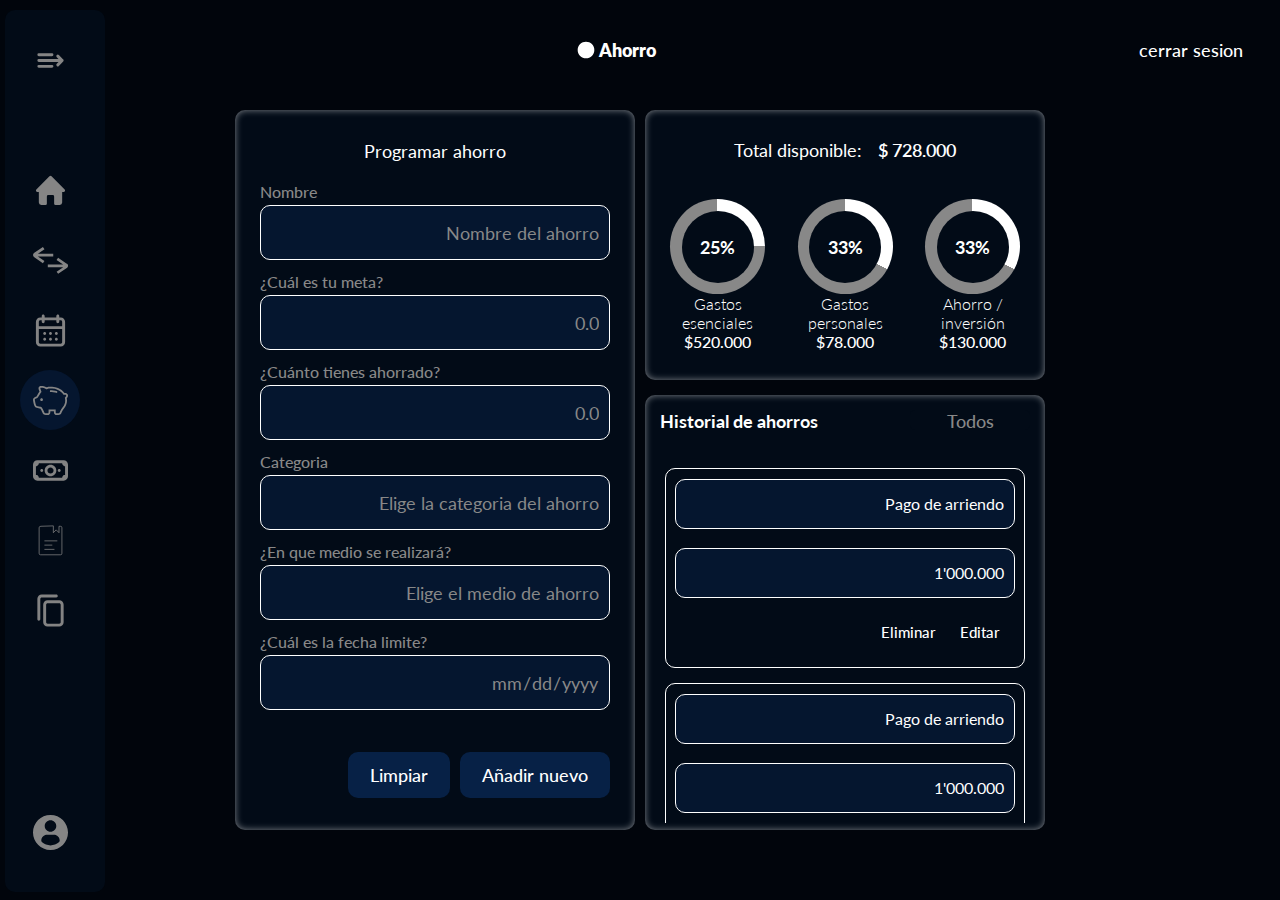
==== Aplicacion-privada/html/ahorros-programados.html @ 95a4dfe0 "maquetacion basica responsiva app publica y privada" ====
<!DOCTYPE html>
<html lang="en">
<head>
    <meta charset="UTF-8">
    <meta name="viewport" content="width=device-width, initial-scale=1.0">
    <title>Ahorro programado</title>
    <link rel="preconnect" href="https://fonts.googleapis.com">
    <link rel="preconnect" href="https://fonts.gstatic.com" crossorigin>
    <link href="https://fonts.googleapis.com/css2?family=Lato:ital,wght@0,100;0,300;0,400;0,700;0,900;1,100;1,300;1,400;1,700;1,900&family=Noto+Sans+JP:wght@100&family=Roboto+Condensed:wght@100&display=swap" rel="stylesheet">
    <link rel="stylesheet" href="../css/estilos-finance-focus.css">
</head>
<body>

    <header class="header-aplicacion">
        <div class="header-aplicacion__abrir-menu">
            <div class="boton-cerrar-abrir-menu">
                <div class="boton-cerrar-abrir-menu__circulo-indicador">
                    <img 
                        class="boton-cerrar-abrir-menu__icono"
                        src="../iconos/barra-navegacion/1-icono-barra-navegacion-menu.svg" 
                        alt="icono de apertura y cierre del menú"
                    >
                </div>    
            </div>
        </div>

        <div class="header-aplicacion__titulo-icono">
            <img 
                class="header-aplicacion__imagen" 
                src="../iconos/encabezado/1-logo-header.svg" 
                alt="icono del titulo"
            >
            <span class="header-aplicacion__titulo">Ahorro</span>
        </div>
        
        <a class="enlace-boton" href="../../index.html">
            <button class="boton-transparente boton-transparente--salir-icono">
                <img class="boton-transparente__icono" src="../iconos/encabezado/2-cerrar-sesion.svg"
                    alt="icono de cerrar de sesión">
            </button>

            <button class="boton-transparente boton-transparente--salir">
                cerrar sesion
            </button>
        </a>

    </header>

    <div class="barra-lateral-minimizada">
        <div class="barra-lateral__boton-cerrar-abrir">
            <div class="barra-lateral__circulo-indicador">
                <img 
                    class="barra-lateral__icono  barra-lateral__icono--menu"
                    src="../iconos/barra-navegacion/1-icono-barra-navegacion-menu.svg" 
                    alt="icono de apertura y cierre del menú"
                >
            </div>    
            <span class="barra-lateral__texto--oculto">Cerrar</span>
        </div>
        <nav class="barra-lateral__navegacion barra-lateral__navegacion--central">
            <ul class="barra-lateral__elementos-navegacion">
                <li class="barra-lateral__elemento-navegacion">
                    <a class="barra-lateral__enlace" href="inicio.html">
                        <div class="barra-lateral__circulo-indicador ">
                            <img 
                                class="barra-lateral__icono" 
                                src="../iconos/barra-navegacion/2-icono-barra-navegacion-inicio.svg" 
                                alt="icono de inicio"
                            >
                        </div>
                        <span class="barra-lateral__texto--oculto">Inicio</span>
                    </a>
                </li>
                <li class="barra-lateral__elemento-navegacion">
                    <a class="barra-lateral__enlace" href="movimientos.html">
                        <div class="barra-lateral__circulo-indicador ">
                            <img 
                                class="barra-lateral__icono" 
                                src="../iconos/barra-navegacion/3-icono-barra-navegacion-movimientos.svg" 
                                alt="icono de Movimientos"
                            >
                        </div>
                        <span class="barra-lateral__texto--oculto">Movimientos</span>
                    </a>
                </li>
                <li class="barra-lateral__elemento-navegacion">
                    <a class="barra-lateral__enlace" href="movimientos-programados.html">
                        <div class="barra-lateral__circulo-indicador ">
                            <img 
                                class="barra-lateral__icono" 
                                src="../iconos/barra-navegacion/4-icono-barra-navegacion-movimientos-programados.svg" 
                                alt="icono de Movimientos programados"
                            >
                        </div>
                        <span class="barra-lateral__texto--oculto  barra-lateral__texto--wrap">Movimientos programados</span>
                    </a>
                </li>
                <li class="barra-lateral__elemento-navegacion">
                    <a class="barra-lateral__enlace" href="#">
                        <div class="barra-lateral__circulo-indicador  barra-lateral__circulo-indicador--activo">
                            <img 
                                class="barra-lateral__icono" 
                                src="../iconos/barra-navegacion/5-icono-barra-navegacion-ahorro-programado.svg" 
                                alt="icono de ahorro programado"
                            >
                        </div>
                        <span class="barra-lateral__texto--oculto  barra-lateral__texto--wrap">Ahorro programado</span>
                    </a>
                </li>
                <li class="barra-lateral__elemento-navegacion">
                    <a class="barra-lateral__enlace" href="medios.html">
                        <div class="barra-lateral__circulo-indicador ">
                            <img 
                                class="barra-lateral__icono" 
                                src="../iconos/barra-navegacion/6-icono-barra-navegacion-mi-dinero.svg" 
                                alt="icono de Mis medios de pago"
                            >
                        </div>
                        <span class="barra-lateral__texto--oculto">Medios de pago</span>
                    </a>
                </li>
                <li class="barra-lateral__elemento-navegacion">
                    <a class="barra-lateral__enlace" href="">
                        <div class="barra-lateral__circulo-indicador ">
                            <img 
                                class="barra-lateral__icono" 
                                src="../iconos/barra-navegacion/7-icono-barra-navegacion-asesorate.svg" 
                                alt="icono de asesorate"
                            >
                        </div>
                        <span class="barra-lateral__texto--oculto">Asesorate</span>
                    </a>
                </li>
                <li class="barra-lateral__elemento-navegacion">
                    <a class="barra-lateral__enlace" href="plantillas.html">
                        <div class="barra-lateral__circulo-indicador ">
                            <img 
                                class="barra-lateral__icono" 
                                src="../iconos/barra-navegacion/8-icono-barra-navegacion-plantillas.svg" 
                                alt="icono de plantillas"
                            >
                        </div>
                        <span class="barra-lateral__texto--oculto">Plantillas</span>
                    </a>
                </li>
            </ul>
        </nav>
        <nav class="barra-lateral__navegacion">
            <ul class="barra-lateral__elementos-navegacion">
                <li class="barra-lateral__elemento-navegacion">
                    <a class="barra-lateral__enlace" href="">
                        <div class="barra-lateral__circulo-indicador">
                            <img 
                                class="barra-lateral__icono" 
                                src="../iconos/barra-navegacion/9-icono-barra-navegacion-perfil.svg" 
                                alt="icono de Mi perfil"
                            >
                        </div>
                        <span class="barra-lateral__texto--oculto">Mi perfil</span>
                    </a>
                </li>
            </ul>
        </nav>
    </div>

    <main class="acciones-aplicacion">
        <div class="contenedor">
            <form action="" class="formulario-aplicacion  formulario-aplicacion--ahorro-programado">
                <legend class="formulario-aplicacion__titulo">Programar ahorro</legend>
    
                <label for="nombre">Nombre</label>
                <input 
                    class="formulario-aplicacion__input" 
                    name="nombre" 
                    id="nombre" 
                    type="text" 
                    placeholder="Nombre del ahorro"
                >
    
                <label for="meta">¿Cuál es tu meta?</label>
                <input 
                    class="formulario-aplicacion__input  formulario-aplicacion__input--cantidad" 
                    name="meta" 
                    id="meta" 
                    type="number" 
                    placeholder="0.0"
                >

                <label for="ahorrado">¿Cuánto tienes ahorrado?</label>
                <input 
                    class="formulario-aplicacion__input  formulario-aplicacion__input--cantidad" 
                    name="ahorrado"
                    id="ahorrado" 
                    type="number" 
                    placeholder="0.0"
                >
    
                <label for="categoria">Categoria</label>
                <select class="formulario-aplicacion__input  formulario-aplicacion__input--select  --select2" name="categoria" id="categoria">
                    <option value="" disabled selected  hidden>Elige la categoria del ahorro</option>
                    <option value="alimentacion">Alimentación</option>
                    <option value="educacion">Educacion</option>
                    <option value="ocio">Ocio</option>
                </select>
    
                <label for="medio">¿En que medio se realizará?</label>
                <select class="formulario-aplicacion__input  formulario-aplicacion__input--select  --select3" name="medio" id="medio">
                    <option value="" disabled selected  hidden>Elige el medio de ahorro</option>
                    <option value="Bancolombia">Bancolombia ahorro</option>
                    <option value="Davivienda">Davivienda ahorro</option>
                </select>
    
                <label for="fecha">¿Cuál es la fecha limite?</label>
                <input 
                    class="formulario-aplicacion__input formulario-aplicacion__input--fecha" 
                    name="fecha" 
                    id="fecha" 
                    type="date"
                >
    
                <div class="formulario-aplicacion__botones">
                    <button class="boton-normal" type="reset">
                        Limpiar
                    </button>
                    <button class="boton-normal" type="submit">
                        Añadir nuevo
                    </button>
                </div>
    
            </form>
    
            <div class="acciones-aplicacion__derecho">
                <div class="porcentajes">
                    <div class="porcentajes__titulos">
                        <span class="porcentajes__titulo">Total disponible: </span>
                        <span class="porcentajes__titulo  porcentajes__titulo--valor"><span class="span_transparente">__</span>$ 728.000</span>
                    </div>
                    <div class="porcentaje">
                        <div class="porcentaje__progreso-circular  porcentaje__progreso-circular1">
                            <span class="progreso-circular__valor  progreso-circular__valor1">0%</span>
                        </div>
    
                        <span class="porcentaje__texto">Gastos esenciales</span>
                        <span class="porcentaje__texto  porcentaje__texto--valor">$520.000</span>
                    </div>
                    <div class="porcentaje">
                        <div class="porcentaje__progreso-circular  porcentaje__progreso-circular2">
                            <span class="progreso-circular__valor  progreso-circular__valor2">0%</span>
                        </div>
    
                        <span class="porcentaje__texto">Gastos personales</span>
                        <span class="porcentaje__texto  porcentaje__texto--valor">$78.000</span>
                    </div>
                    <div class="porcentaje">
                        <div class="porcentaje__progreso-circular  porcentaje__progreso-circular3">
                            <span class="progreso-circular__valor  progreso-circular__valor3">0%</span>
                        </div>
    
                        <span class="porcentaje__texto">Ahorro / inversión</span>
                        <span class="porcentaje__texto  porcentaje__texto--valor">$130.000</span>
                    </div>
                </div>

                <div class="historico">
                    <div class="historico-encabezado">
                        <h4 class="historico-titulo">Historial de ahorros</h4>
                        <select class="seleccion-mes --select4" name="selecion-mes" id="selecion-mes">
                            <option value="todos" selected>Todos</option>
                            <option value="incumplidos">Sin cumplir</option>
                            <option value="terminados">Terminados</option>
                        </select>
                    </div>

                    <div class="historico-movimientos">
                        <div class="historico-individual">
                            <div class="historico-individual__texto">Pago de arriendo</div>
                            <div class="historico-individual__texto">1'000.000</div>
                            <div class="botones">
                                <button class="boton-transparente boton-transparente--rechazar boton--pequeño">Eliminar</button>
                                <button class="boton-transparente boton-transparente--neutro boton--pequeño">Editar</button>
                            </div>
                        </div>
                        <div class="historico-individual">
                            <div class="historico-individual__texto">Pago de arriendo</div>
                            <div class="historico-individual__texto">1'000.000</div>
                            <div class="botones">
                                <button class="boton-transparente boton-transparente--rechazar boton--pequeño">Eliminar</button>
                                <button class="boton-transparente boton-transparente--neutro boton--pequeño">Editar</button>
                            </div>
                        </div>
                        <div class="historico-individual">
                            <div class="historico-individual__texto">Pago de arriendo</div>
                            <div class="historico-individual__texto">1'000.000</div>
                            <div class="botones">
                                <button class="boton-transparente boton-transparente--rechazar boton--pequeño">Eliminar</button>
                                <button class="boton-transparente boton-transparente--neutro boton--pequeño">Editar</button>
                            </div>
                        </div>
                        <div class="historico-individual">
                            <div class="historico-individual__texto">Pago de arriendo</div>
                            <div class="historico-individual__texto">1'000.000</div>
                            <div class="botones">
                                <button class="boton-transparente boton-transparente--rechazar boton--pequeño">Eliminar</button>
                                <button class="boton-transparente boton-transparente--neutro boton--pequeño">Editar</button>
                            </div>
                        </div>
                    </div>
                </div>

            </div>
        </div>
    </main>

    <script src="../javascript/script-barra-navegacion.js"></script>
    <script src="../javascript/script-acciones-aplicacion-ahorros.js"></script>
    <script src="../javascript/script-porcentajes-ahorros.js"></script>
</body>
</html>
---- Aplicacion-privada/css/estilos-finance-focus.css ----
/* Estilos universales */
* {
    padding: 0;
    margin: 0;
    box-sizing: border-box;
    font-family: "Lato", sans-serif;
}

:root {
    
    --Color-Primario-500: #072146;
    --color-primario-700: #05162F;
    --color-primario-900: #020B17;
    --color-primario-1000: #01050C;

    --color-tenue: #888888;

    --color-boton-aceptar-hover: rgba(8, 216, 90, 0.50);
    --color-boton-aceptar-activo: rgba(8, 216, 90, 0.70);
    --color-boton-rechazar-hover: rgba(225, 26, 41, 0.50);
    --color-boton-rechazar-activo: rgba(225, 26, 41, 0.70);
    --color-boton-neutral-hover: #636363;
    --color-boton-neutral-activo: #373737;

}

body {
    height: 98vh;
    width: 100%;
    background-color: var(--color-primario-1000);
    min-width: 300px;
    display: flex;
    align-items: center;
    justify-content: center;
}


/*                               Estilos de la barra de navegación                                 */

/* Estilos del boton menu individual */
.boton-cerrar-abrir-menu {
    position: fixed;
    display: none;
    justify-content: center;
    align-items: center;
    cursor: pointer;
    left: 20px;
    top: 20px;
    z-index: 50;
}

.boton-cerrar-abrir-menu__circulo-indicador {
    width: 45px;
    height: 45px;
    padding: 30px;
    border-radius: 10px;
    display: flex;
    align-items: center;
    justify-content: center;
    transition: background-color 0.5s ease;
}

.boton-cerrar-abrir-menu__icono {
    width: 35px;
    height: 35px;
    filter: invert(100%) sepia(0%) saturate(7480%) hue-rotate(355deg) brightness(106%) contrast(97%);
}

.boton-cerrar-abrir-menu:hover {
    .boton-cerrar-abrir-menu__circulo-indicador {
        background-color: var(--color-primario-700);
    }
}



/* Estilos de la barra lateral */
.barra-lateral-minimizada  {
    position: fixed;
    top: 10px;
    left: 5px;
    width: 100px;
    height: 98%;
    overflow: hidden;
    padding: 20px 15px;
    background-color: var(--color-primario-900);
    border-radius: 10px;
    display: flex;
    flex-direction: column;
    transition: left 0.5s ease-in-out, width 0.5s ease;
    justify-content: space-evenly;
    z-index: 100;
}

.barra-lateral {
    width: 280px;
    box-shadow: 0px 0px 8px 0px rgba(255, 255, 255, 0.50) inset;
}



/* Estilos para el boton cerrar abrir */
.barra-lateral__boton-cerrar-abrir {
    display: flex;
    align-items: center;
    justify-content: left;
    cursor: pointer;
}

.barra-lateral__icono--menu-abierto {
    transform: rotate(-180deg);
    transition: transform 0.5s ease;
}

.barra-lateral__icono--menu-cerrado {
    transform: rotate(0deg);
    transition: transform 0.5s ease;
}

.barra-lateral__boton-cerrar-abrir:hover {
    .barra-lateral__circulo-indicador {
        background-color: var(--color-primario-700);
    }
}



/* Estilos para los enlaces */
.barra-lateral__enlace {
    text-decoration: none;
    color: black;
    display: flex;
    align-items: center;
    justify-content: left;
}



/* Estilos del circulo inidicador */
.barra-lateral__circulo-indicador {
    width: 45px;
    height: 45px;
    padding: 30px;
    border-radius: 50%;
    display: flex;
    align-items: center;
    justify-content: center;
    transition: background-color 0.5s ease;
}


.barra-lateral__circulo-indicador--activo {
    background-color: var(--color-primario-700);
}


/* Estilos de los iconos */
.barra-lateral__icono {
    width: 35px;
    height: 35px;
    filter: invert(62%) sepia(0%) saturate(5222%) hue-rotate(53deg) brightness(85%) contrast(87%);
}



/* Estilos de los elementos */
.barra-lateral__elemento-navegacion {
    list-style: none;
    margin-bottom: 10px;
}

.barra-lateral__elemento-navegacion:hover {
    .barra-lateral__circulo-indicador {
        background-color: var(--color-primario-700);
    }
}


/* Estilos de la navegación central */
.barra-lateral__navegacion--central {
    margin-top: 70px;
    margin-bottom: 70px;
    height: 100%;
    min-height: 100px;
    overflow-y: scroll;
    overflow-x: hidden;
}

.barra-lateral__navegacion--central::-webkit-scrollbar {
    width: 2px;
}

.barra-lateral__navegacion--central::-webkit-scrollbar-thumb {
    background-color: var(--color-tenue);
}

.barra-lateral__navegacion--central::-webkit-scrollbar-thumb:hover {
    background-color: black;
}



/* Estilos de los textos */
.barra-lateral__texto--oculto {
    padding-left: 15px;
    white-space: nowrap;
    opacity: 0;
    width: 0;
    text-align: left;
    color: var(--color-tenue);
    font-size: 20px;
    transition: opacity 0.5s ease, with 0.5s ease;
}

.barra-lateral__texto {
    opacity: 1;
    width: 100%;
}

.barra-lateral__texto--wrap {
    white-space: wrap;
}



/*                               Estilos del header de la aplicación                                 */
.header-aplicacion {
    padding-left: 15px;
    padding-right: 15px;
    background-color: var(--color-primario-1000);
    height: 100px;
    width: 100%;
    display: flex;
    align-items: center;
    justify-content: space-between;
    position: fixed;
    z-index: 50;
    top: 0;
}

.header-aplicacion__abrir-menu {
    width: 100px;
    height: 10px;
}

.header-aplicacion__titulo-icono {
    display: flex;
    align-items: center;
    animation-name: slideTitulo;
    animation-duration: 0.8s;
    animation-timing-function: ease-out;
}

.header-aplicacion__titulo {
    color: white;
    font-size: 18px;
    font-weight: 800;
    margin-left: 3px;
}

@keyframes slideTitulo {
    from {
        margin-bottom: 150px;
    } to {
        margin-bottom: 0px;
    }
}


/*                               Estilos de los botones de la aplicación                                 */
.boton-transparente {
    padding: 10px 20px;
    border-radius: 10px;
    font-size: 18px;
    font-weight: 500;
    background-color: transparent;
    color: white;
    border-color: transparent;
    cursor: pointer;
    transition: background-color 0.5s ease;
    display: flex;
    align-items: center;
    justify-content: center;
}

.enlace-boton {
    text-decoration: none;
}

.boton-transparente:hover { 
    background-color: var(--color-boton-neutral-hover)
}

.boton-transparente:active {
    background-color:  var(--color-boton-neutral-activo)
}

.boton-transparente--rechazar:hover { 
    background-color: var(--color-boton-rechazar-hover)
}

.boton-transparente--rechazar:active {
    background-color:  var(--color-boton-rechazar-activo)
}

.boton-transparente--aceptar:hover { 
    background-color: var(--color-boton-aceptar-hover)
}

.boton-transparente--aceptar:active {
    background-color:  var(--color-boton-aceptar-activo)
}

.boton-transparente--neutro:hover { 
    background-color: var(--Color-Primario-500)
}

.boton-transparente--neutro:active {
    background-color:  var(--color-primario-700)
}

.boton-transparente__icono {
    width: 35px;
    height: 35px;
}

.boton-transparente--salir-icono {
    padding: 5px 5px;
    display: none;
}

.boton--pequeño {
    padding: 5px 10px;
    border-radius: 7px;
    font-size: 15px;
    font-weight: 500;
    cursor: pointer;
}

.boton-normal {
    padding: 10px 20px;
    border-radius: 10px;
    font-size: 18px;
    font-weight: 500;
    background-color: var(--Color-Primario-500);
    color: white;
    border-color: transparent;
    cursor: pointer;
    display: flex;
    align-items: center;
    justify-content: center;
    transition: background-color 0.5s ease;
    margin-right: 10px;
}

.boton-normal:hover {
    background-color: var(--color-primario-700);
} 

.boton-normal:active {
    background-color:  var(--color-primario-900)
}



/*                               Estilos para la parte central de la aplicación                                 */

/* Estilos para el main */
.acciones-aplicacion{
    height: 100%;
}


.contenedor {
    margin-top: 110px;
    display: flex;
    flex-wrap: wrap;
    align-items: center;
    justify-content: center;
}

.contenedor__porcentajes {
    height: 100%;
    display: flex;
    flex-wrap: wrap;
    flex-direction: column;
    margin-right: 15px;
    align-self: flex-start;
    align-items: center;
    justify-content: center;
}


/* Estilos para el formulario */
.formulario-aplicacion {
    width: 400px;
    height: 720px;
    display: flex;
    flex-direction: column;
    margin-right: 10px;
    border-radius: 10px;
    margin-bottom: 20px;
    background-color: var(--color-primario-900);
    box-shadow: 0px 0px 7px 0px rgba(255, 255, 255, 0.50) inset;
}

.formulario-aplicacion--medios-pago {
    height: 550px;
    align-self: flex-start;
}

.formulario-aplicacion--categorias {
    height: 380px;
}



/* Estilos para el titulo del formulario */
.formulario-aplicacion__titulo {
    color: white;
    font-size: 18px;
    margin-bottom: 10px;
    text-align: center;
    margin-top: 30px;
}



/* Estilos para el label de la aplicacion */
label {
    color: var(--color-tenue);
    margin: 10px 25px 2px 25px;
    font-size: 16px;
    font-weight: 500;
}



/* Estilos para los input del formulario */
.formulario-aplicacion__input {
    width: 350px;
    height: 55px;
    border-radius: 10px;
    margin: 2px auto;
    border: 1px solid white;
    display: flex;
    align-items: center;
    justify-content: end;
    padding-right: 10px;
    background-color: var(--color-primario-700);
    color: white;
    font-size: 18px;
    text-align: right;
}

.formulario-aplicacion__input::placeholder {
    color: var(--color-tenue);
    font-family:  "Lato", sans-serif;
}

.formulario-aplicacion__input--select {
    appearance: none;
    -webkit-appearance: none;
    -moz-appearance: none;
    background-image: none;
    padding: 10px;
    color: var(--color-tenue);
    cursor: pointer;
}

.seleccion-mes {
    color: var(--color-tenue);
    font-size: 18px;
    font-family: "Lato", sans-serif;
    font-weight: 500;
    background-color: var(--color-primario-900);
    border: none;
    text-align: center;
    appearance: none;
    -webkit-appearance: none;
    -moz-appearance: none;
    background-image: none;
    width: 120px;
    border-radius: 5px;
    display: flex;
    cursor: pointer;
}

.eligio {
    color: white;
}

.formulario-aplicacion__input--fecha {
    position: relative;
    color: var(--color-tenue);
}

input[type="date"]::-webkit-calendar-picker-indicator {
    background: transparent;
    cursor: pointer;
    opacity: 0;
    position: absolute;
    width: 100%;
    height: 100%;
    top: 0;
    left: 0;
}

input[type="number"]::-webkit-inner-spin-button,
input[type="number"]::-webkit-outer-spin-button {
    -webkit-appearance: none;
}


.formulario-aplicacion__botones {
    width: 100%;
    display: flex;
    align-items: center;
    justify-content: end;
    margin-top: 40px;
    padding-right: 15px;
}


/*Estilos para el contenido derecho de la aplicación (formularios e historico)*/
.acciones-aplicacion__derecho {
    display: flex;
    flex-direction: column;
    align-items: center;
    justify-content: center;
    margin-bottom: 20px;
}

/* Estilos para los porcentajes */
.porcentajes {
    margin-bottom: 15px;
    box-shadow: 0px 0px 7px 0px rgba(255, 255, 255, 0.50) inset;
    width: 400px;
    height: 270px;
    border-radius: 10px;    
    display: flex;
    align-items: center;
    justify-content: space-evenly;
    background-color: var(--color-primario-900);
    flex-wrap: wrap
}

.porcentajes--grande {
    height: 450px;
}

.porcentajes--desactivados {
    background-color: transparent;
}

.porcentajes--desactivados .porcentajes__titulos {
    color: var(--color-tenue)
}

.porcentaje {
    display: flex;
    width: 110px;
    padding: 20px;
    background-color: transparent;
    flex-direction: column;
    justify-content: center;
    align-items: center;
}

.porcentaje__progreso-circular {
    position: relative;
    width: 95px;
    height: 95px;
    border-radius: 50%;
    background: conic-gradient(white 3.6deg, var(--color-tenue) 0deg);
    display: flex;
    align-items: center;
    justify-content: center;
}

.porcentaje--desactivado .porcentaje__progreso-circular {
    background: conic-gradient(white 0deg, var(--color-tenue) 0deg);
}

.porcentaje--desactivado .porcentaje__texto {
    color: var(--color-tenue)
}

.porcentaje--desactivado .progreso-circular__valor{
    color: var(--color-tenue);
}

.porcentaje--desactivado .porcentaje__progreso-circular::before {
    background-color: var(--color-primario-1000);
}

.porcentaje__progreso-circular::before {
    content: "";
    position: absolute;
    height: 72px;
    width: 72px;
    border-radius: 50%;
    background-color: var(--color-primario-900);
}

.progreso-circular__valor {
    position: relative;
    font-size: 18px;
    font-weight: 700;
    color: white;
}

.porcentaje__texto {
    font-size: 16px;
    font-weight: 300;
    color: white;
    text-align: center;
}

.porcentaje__texto--valor {
    font-weight: 500;
}

.porcentajes__titulos {
    display: flex;
    align-items: center;
    justify-content: center;
    width: 100%;
    margin-top: 20px;
    margin-bottom: 0px;
    font-size: 18px;
    color: white;
}

.porcentajes__titulo--valor {
    font-weight: 550;
}

.span_transparente {
    color: transparent;
}



/* Estilos para el historico */
.historico {
    box-shadow: 0px 0px 7px 0px rgba(255, 255, 255, 0.50) inset;
    width: 400px;
    height: 435px;
    border-radius: 10px;
    background-color: var(--color-primario-900);
    display: flex;
    flex-wrap: wrap;
    justify-content: center;
}

.historico--programados {
    height: 720px;
}

.historico--medios {
    height: 550px;
    align-self: flex-start;
}

.historico--categorias {
    height: 335px;
}

.historico-encabezado {
    width: 100%;
    display: flex;
    justify-content: space-between;
    padding: 15px;
    height: 50px;

}

.historico-encabezado--un-elemento {
    justify-content: center;
    align-items: center;
    padding-top: 30px;
}

.historico-titulo {
    font-size: 18px;
    color: white;
}

.historico-movimientos {
    overflow-y: scroll;
    width: 400px;
    height: 370px;
    display: flex;
    justify-content: center;
    flex-wrap: wrap;  
}

.historico-movimientos--medios {
    height: 480px;
}

.historico-movimientos--programados {
    height: 640px;
}

.historico-movimientos--categorias {
    height: 270px;
}

.historico-movimientos::-webkit-scrollbar {
    width: 5px;
}

.historico-movimientos::-webkit-scrollbar-thumb {
    background-color: var(--color-tenue);
    border-radius: 5px;
}

.historico-movimientos::-webkit-scrollbar-thumb:hover {
    background-color: var(--color-primario-1000);
}

.historico-individual {
    width: 360px;
    height: 200px;
    border: 1px solid white;
    border-radius: 10px;
    display: flex;
    flex-wrap: wrap;
    justify-content: center;
    margin-top: 15px;
}

.historico-individual__texto {
    width: 340px;
    height: 50px;
    border-radius: 10px;
    border: 1px solid white;
    display: flex;
    align-items: center;
    justify-content: end;
    padding-right: 10px;
    background-color: var(--color-primario-700);
    color: white;
    font-size: 16px;
    text-align: right;
    margin-top: 10px;
}

.botones {
    width: 100%;
    height: 50px;
    display: flex;
    justify-content: right;
    padding-top: 5px;
    padding-bottom: 5px;
    padding-right: 12px;
}







/* Estilos para la responsividad */
@media (height <= 600px) {
    .barra-lateral__navegacion--central {
        margin-top: 10px;
        margin-bottom: 10px;
    }
}

@media only screen and (min-width: 0px) and (max-width: 655px) {

    .formulario-aplicacion {
        margin-right: 0px;
    }



    .acciones-aplicacion__derecho {
        margin-top: 15px;
    }

    .contenedor__porcentajes {
        margin-right: 0px;
        width: 100%;
    }

    .historico{
        width: 100%;
    }

}

@media (width <= 1100px) {
    .boton-cerrar-abrir-menu {
        display: flex;
    }

    .barra-lateral-minimizada {
        left: -500px;
    }

    .barra-lateral-minimizada--abierta {
        left: 5px;
    }

    .boton-transparente--salir {
        display: none;
    }

    .header-aplicacion__abrir-menu {
        width: 60px;
        height: 60px;
    }

    .boton-transparente--salir-icono {
        display: flex;
    }

    .boton-normal {
        padding: 7px 15px;
        border-radius: 10px;
        border-radius: 8px;
        font-size: 15px;
        font-weight: 500;
    }




    /* Estilos para el formulario */
    .formulario-aplicacion {
        width: 320px;
        height: 650px;
    }

    .formulario-aplicacion--medios-pago {
        height: 500px;
        align-self: flex-start;
    }

    .formulario-aplicacion--categorias {
        height: 330px;
    }


    /* Estilos para el label de la aplicacion */
    label {
        font-size: 15px;
    }


    /* Estilos para los input del formulario */
    .formulario-aplicacion__input {
        width: 270px;
        height: 45px;
        border-radius: 7px;
        font-size: 15px;
    }

    .formulario-aplicacion__input::placeholder {
        font-size: 15px;
    }


    .formulario-aplicacion__botones {
        width: 100%;
        margin-top: 40px;
        padding-right: 15px;
    }


    /* Estilos para los porcentajes */
    .porcentajes {
        margin-bottom: 15px;
        width: 320px;
        height: 235px;
    }

    .porcentaje {
        width: 90px;
    }

    .porcentaje__progreso-circular {
        width: 85px;
        height: 85px;
    }

    .porcentaje__progreso-circular::before {
        height: 65px;
        width: 65px;
    }

    .progreso-circular__valor {
        font-size: 15px;
        font-weight: 700;
    }

    .porcentaje__texto {
        font-size: 15px;
        font-weight: 300;
    }

    .porcentaje__texto--valor {
        font-weight: 500;
    }

    .porcentajes__titulos {
        font-size: 15px;
    }

    .porcentajes--grande {
        height: 400px;
    }


    /* Estilos para el historico */
    .historico {
        width: 320px;
        height: 400px;
    }

    .historico--programados {
        height: 650px;
    }

    .historico--medios {
        height: 500px;
    }

    .historico--categorias {
        height: 300px;
    }

    .historico-titulo {
        font-size: 15px;
    }

    .historico-movimientos {
        width: 320px;
        height: 335px;
    }

    .historico-movimientos--programados {
        width: 320px;
        height: 570px;
    }

    .historico-movimientos--medios {
        height: 440px;
    }

    .historico-movimientos--categorias {
        height: 240px;
    }

    .historico-individual {
        width: 290px;
        height: 180px;
        border-radius: 10px;
    }

    .historico-individual__texto {
        width: 270px;
        height: 45px;
        border-radius: 7px;
        padding-right: 10px;
        font-size: 15px;
        margin-top: 10px;
    }

    .botones {
        width: 100%;
        height: 50px;
        padding-top: 5px;
        padding-bottom: 5px;
        padding-right: 10px;
    }


    .seleccion-mes {
        font-size: 15px;
        width: 100px;
    }

}
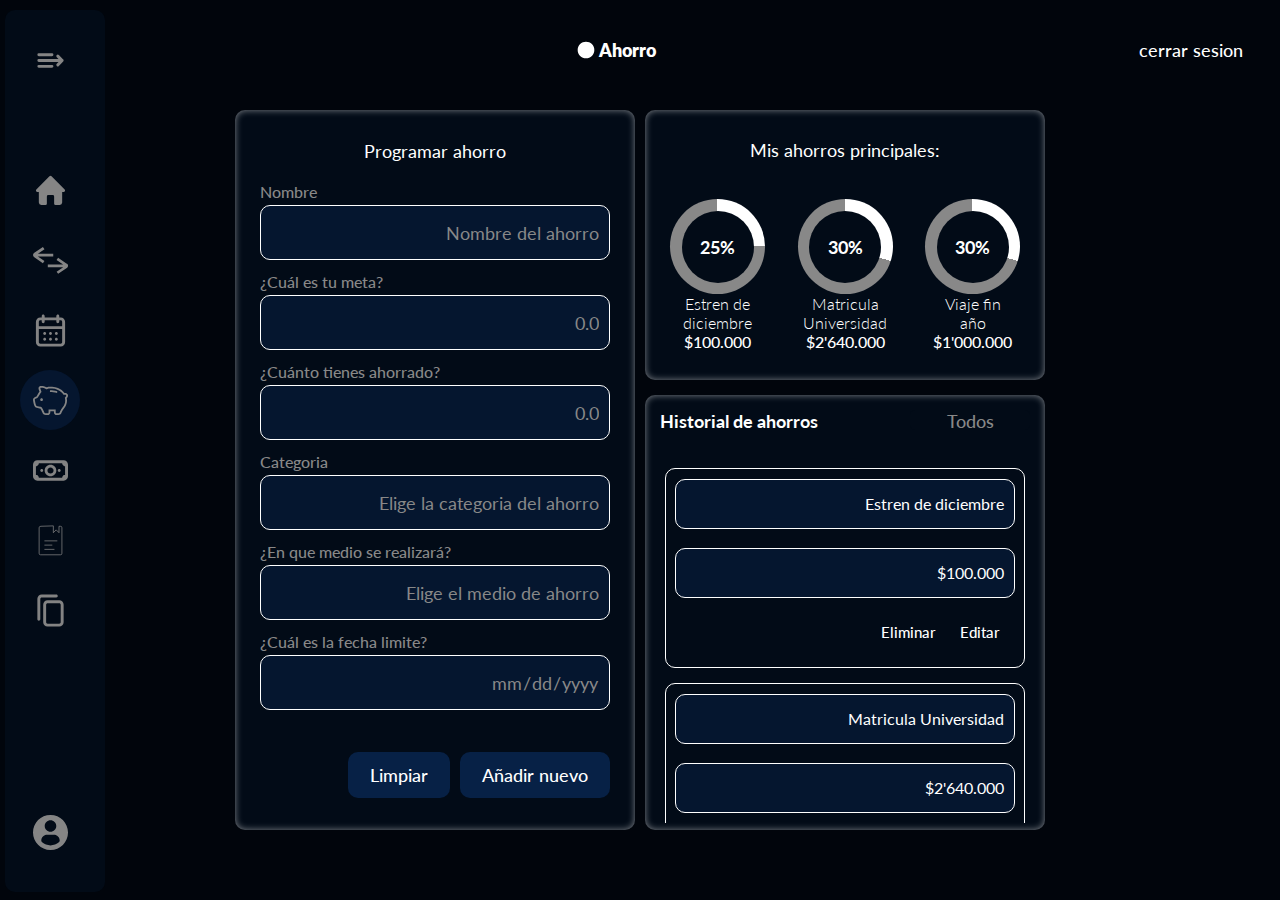
==== commit b71a254b: "Mejoras en la interfaz y la navegabilidad" ====
--- a/Aplicacion-privada/html/ahorros-programados.html
+++ b/Aplicacion-privada/html/ahorros-programados.html
@@ -4,6 +4,7 @@
     <meta charset="UTF-8">
     <meta name="viewport" content="width=device-width, initial-scale=1.0">
     <title>Ahorro programado</title>
+    <link rel="icon" href="../../Aplicacion-publica/imagenes/principales/logo-finance-focus.ico">
     <link rel="preconnect" href="https://fonts.googleapis.com">
     <link rel="preconnect" href="https://fonts.gstatic.com" crossorigin>
     <link href="https://fonts.googleapis.com/css2?family=Lato:ital,wght@0,100;0,300;0,400;0,700;0,900;1,100;1,300;1,400;1,700;1,900&family=Noto+Sans+JP:wght@100&family=Roboto+Condensed:wght@100&display=swap" rel="stylesheet">
@@ -120,7 +121,7 @@
                     </a>
                 </li>
                 <li class="barra-lateral__elemento-navegacion">
-                    <a class="barra-lateral__enlace" href="">
+                    <a class="barra-lateral__enlace" href="asesorate.html">
                         <div class="barra-lateral__circulo-indicador ">
                             <img 
                                 class="barra-lateral__icono" 
@@ -148,7 +149,7 @@
         <nav class="barra-lateral__navegacion">
             <ul class="barra-lateral__elementos-navegacion">
                 <li class="barra-lateral__elemento-navegacion">
-                    <a class="barra-lateral__enlace" href="">
+                    <a class="barra-lateral__enlace" href="perfil.html">
                         <div class="barra-lateral__circulo-indicador">
                             <img 
                                 class="barra-lateral__icono" 
@@ -207,7 +208,7 @@
                 <select class="formulario-aplicacion__input  formulario-aplicacion__input--select  --select3" name="medio" id="medio">
                     <option value="" disabled selected  hidden>Elige el medio de ahorro</option>
                     <option value="Bancolombia">Bancolombia ahorro</option>
-                    <option value="Davivienda">Davivienda ahorro</option>
+                    <option value="lulobank">Lulo bank Ahorro</option>
                 </select>
     
                 <label for="fecha">¿Cuál es la fecha limite?</label>
@@ -232,32 +233,31 @@
             <div class="acciones-aplicacion__derecho">
                 <div class="porcentajes">
                     <div class="porcentajes__titulos">
-                        <span class="porcentajes__titulo">Total disponible: </span>
-                        <span class="porcentajes__titulo  porcentajes__titulo--valor"><span class="span_transparente">__</span>$ 728.000</span>
+                        <span class="porcentajes__titulo">Mis ahorros principales:</span>
                     </div>
                     <div class="porcentaje">
                         <div class="porcentaje__progreso-circular  porcentaje__progreso-circular1">
                             <span class="progreso-circular__valor  progreso-circular__valor1">0%</span>
                         </div>
     
-                        <span class="porcentaje__texto">Gastos esenciales</span>
-                        <span class="porcentaje__texto  porcentaje__texto--valor">$520.000</span>
+                        <span class="porcentaje__texto">Estren de diciembre</span>
+                        <span class="porcentaje__texto  porcentaje__texto--valor">$100.000</span>
                     </div>
                     <div class="porcentaje">
                         <div class="porcentaje__progreso-circular  porcentaje__progreso-circular2">
                             <span class="progreso-circular__valor  progreso-circular__valor2">0%</span>
                         </div>
     
-                        <span class="porcentaje__texto">Gastos personales</span>
-                        <span class="porcentaje__texto  porcentaje__texto--valor">$78.000</span>
+                        <span class="porcentaje__texto">Matricula Universidad</span>
+                        <span class="porcentaje__texto  porcentaje__texto--valor">$2'640.000</span>
                     </div>
                     <div class="porcentaje">
                         <div class="porcentaje__progreso-circular  porcentaje__progreso-circular3">
                             <span class="progreso-circular__valor  progreso-circular__valor3">0%</span>
                         </div>
     
-                        <span class="porcentaje__texto">Ahorro / inversión</span>
-                        <span class="porcentaje__texto  porcentaje__texto--valor">$130.000</span>
+                        <span class="porcentaje__texto">Viaje fin año</span>
+                        <span class="porcentaje__texto  porcentaje__texto--valor">$1'000.000</span>
                     </div>
                 </div>
 
@@ -273,32 +273,24 @@
 
                     <div class="historico-movimientos">
                         <div class="historico-individual">
-                            <div class="historico-individual__texto">Pago de arriendo</div>
-                            <div class="historico-individual__texto">1'000.000</div>
+                            <div class="historico-individual__texto">Estren de diciembre</div>
+                            <div class="historico-individual__texto">$100.000</div>
                             <div class="botones">
                                 <button class="boton-transparente boton-transparente--rechazar boton--pequeño">Eliminar</button>
                                 <button class="boton-transparente boton-transparente--neutro boton--pequeño">Editar</button>
                             </div>
                         </div>
                         <div class="historico-individual">
-                            <div class="historico-individual__texto">Pago de arriendo</div>
-                            <div class="historico-individual__texto">1'000.000</div>
+                            <div class="historico-individual__texto">Matricula Universidad</div>
+                            <div class="historico-individual__texto">$2'640.000</div>
                             <div class="botones">
                                 <button class="boton-transparente boton-transparente--rechazar boton--pequeño">Eliminar</button>
                                 <button class="boton-transparente boton-transparente--neutro boton--pequeño">Editar</button>
                             </div>
                         </div>
                         <div class="historico-individual">
-                            <div class="historico-individual__texto">Pago de arriendo</div>
-                            <div class="historico-individual__texto">1'000.000</div>
-                            <div class="botones">
-                                <button class="boton-transparente boton-transparente--rechazar boton--pequeño">Eliminar</button>
-                                <button class="boton-transparente boton-transparente--neutro boton--pequeño">Editar</button>
-                            </div>
-                        </div>
-                        <div class="historico-individual">
-                            <div class="historico-individual__texto">Pago de arriendo</div>
-                            <div class="historico-individual__texto">1'000.000</div>
+                            <div class="historico-individual__texto">Viaje fin año</div>
+                            <div class="historico-individual__texto">$1'000.000</div>
                             <div class="botones">
                                 <button class="boton-transparente boton-transparente--rechazar boton--pequeño">Eliminar</button>
                                 <button class="boton-transparente boton-transparente--neutro boton--pequeño">Editar</button>
--- a/Aplicacion-privada/css/estilos-finance-focus.css
+++ b/Aplicacion-privada/css/estilos-finance-focus.css
@@ -370,6 +370,15 @@
     height: 100%;
 }
 
+.acciones-aplicacion--construccion {
+    display: flex;
+    align-items: center;
+    justify-content: center;
+    width: 100%;
+    overflow: hidden;
+}
+
+
 
 .contenedor {
     margin-top: 110px;
@@ -424,6 +433,23 @@
     margin-top: 30px;
 }
 
+.En-construccion {
+    color: white;
+    font-size: 40px;
+    animation-name: slideMensaje;
+    animation-duration: 1s;
+    animation-timing-function: ease;
+    white-space: nowrap;
+    text-align: center;
+}
+
+@keyframes slideMensaje {
+    from {
+        margin-left: 2200px;
+    } to {
+        margin-left: 0px;
+    }
+}
 
 
 /* Estilos para el label de la aplicacion */
@@ -778,7 +804,10 @@
         margin-right: 0px;
     }
 
-
+    .En-construccion {
+        font-size: 15px;
+        white-space: wrap;
+    }
 
     .acciones-aplicacion__derecho {
         margin-top: 15px;
@@ -829,6 +858,10 @@
         font-weight: 500;
     }
 
+
+    .En-construccion {
+        font-size: 30px;
+    }
 
 
 
